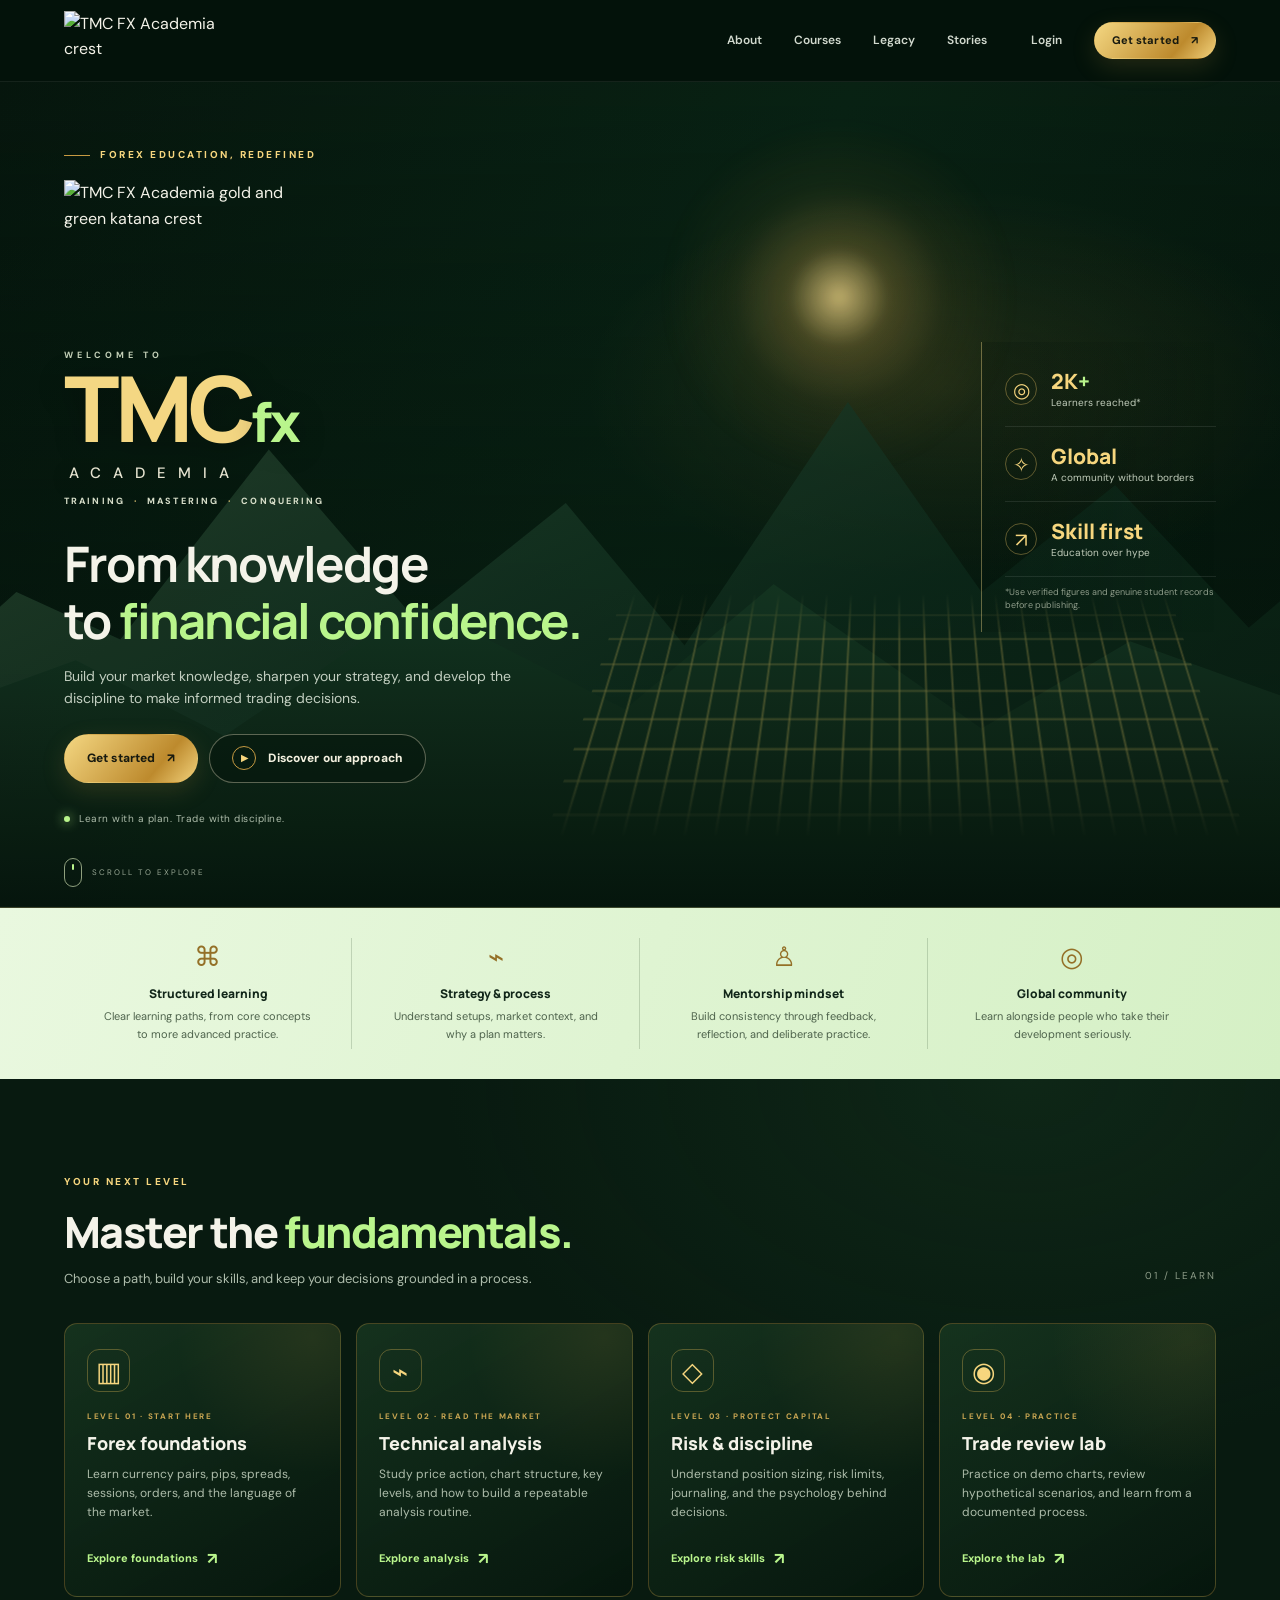
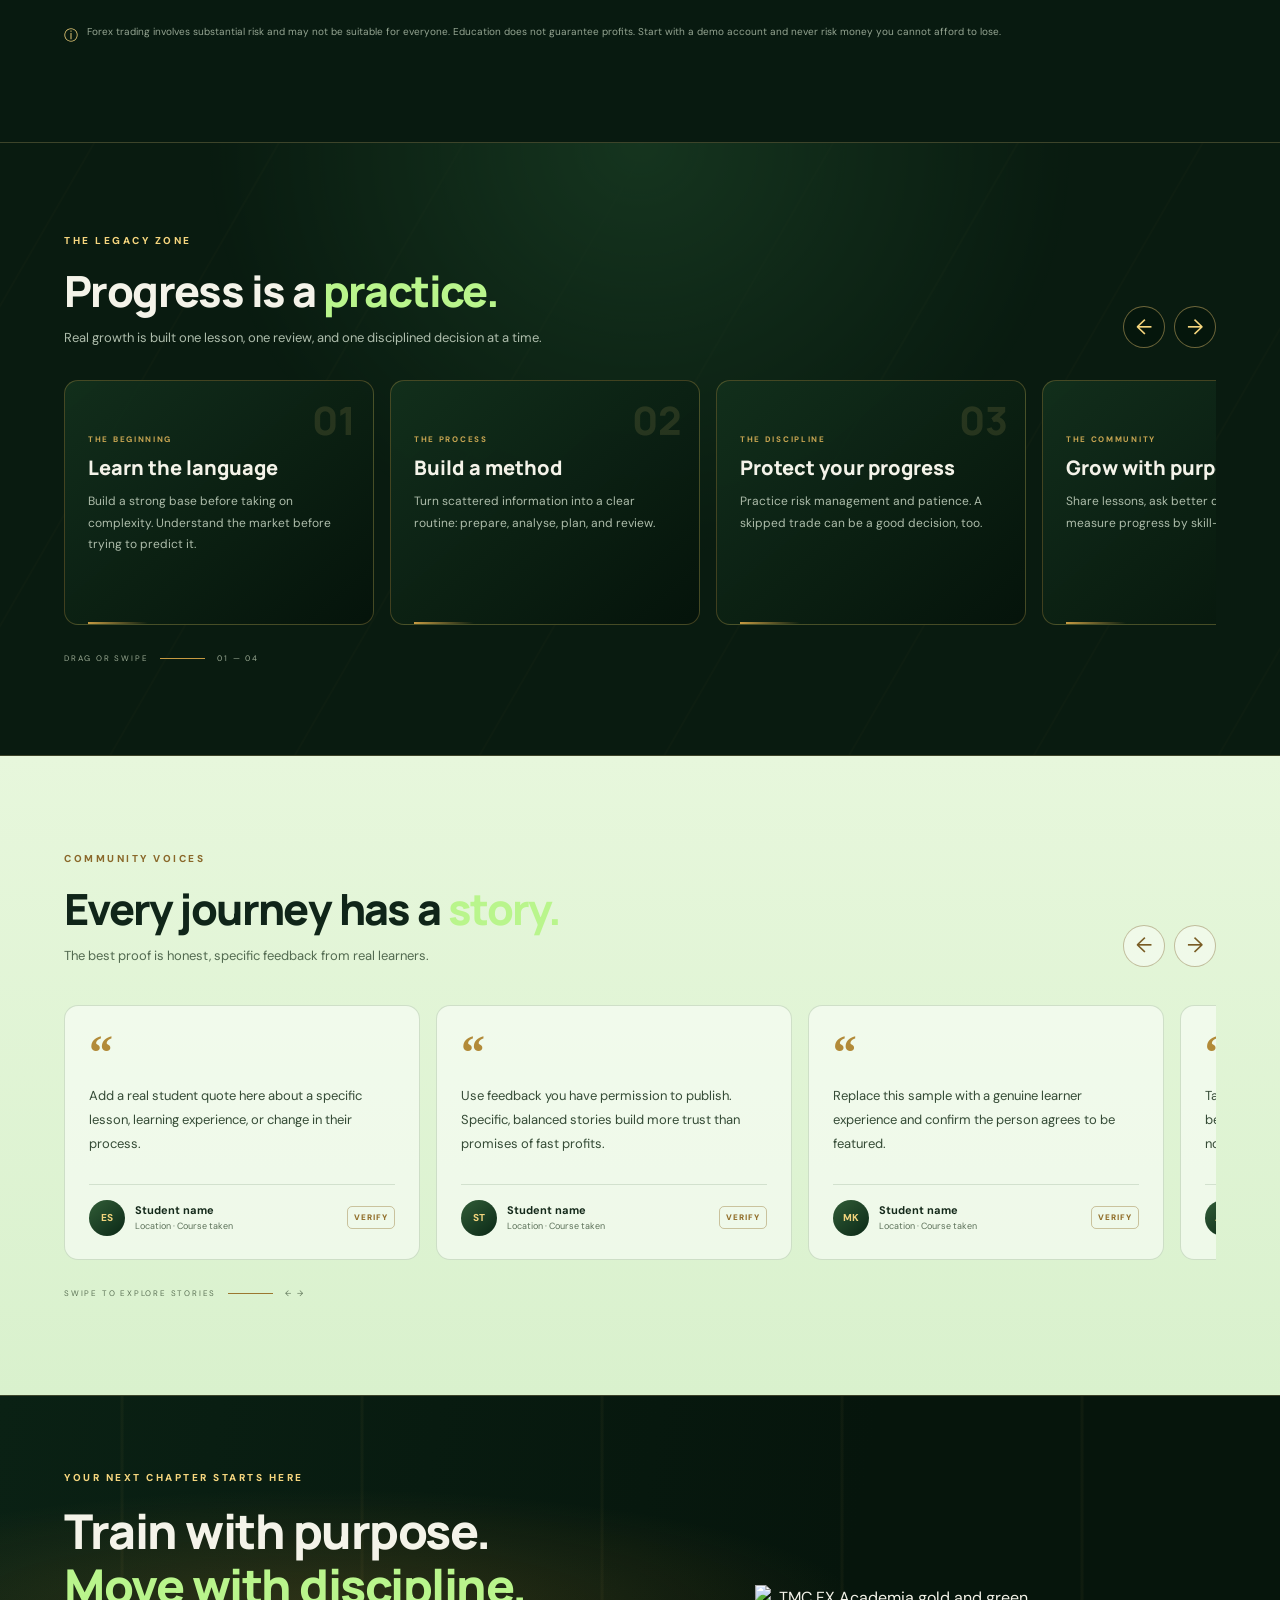
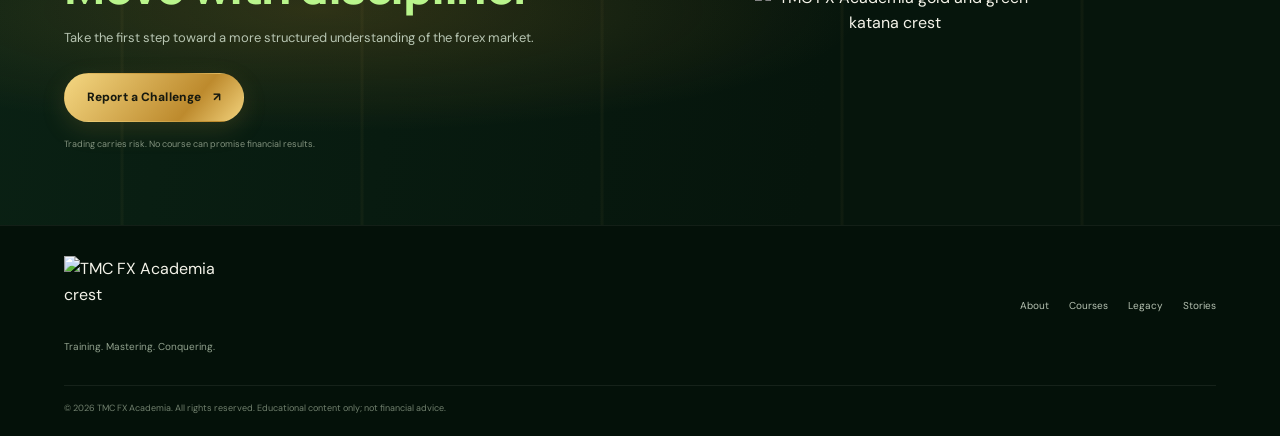
==== index.html @ 2d547a58 "Add files via upload" ====
<!doctype html>
<html lang="en">
<head>
  <meta charset="utf-8">
  <meta name="viewport" content="width=device-width, initial-scale=1">
  <meta name="theme-color" content="#07180f">
  <meta name="description" content="TMC FX Academia — Training. Mastering. Conquering. Practical forex education for traders building skill, discipline and confidence.">
  <title>TMC FX Academia — Training. Mastering. Conquering.</title>
  <link rel="preconnect" href="https://fonts.googleapis.com">
  <link rel="preconnect" href="https://fonts.gstatic.com" crossorigin>
  <link href="https://fonts.googleapis.com/css2?family=DM+Sans:wght@400;500;600;700&family=Manrope:wght@400;500;600;700;800&display=swap" rel="stylesheet">
  <link rel="stylesheet" href="styles.css">
</head>
<body>
  <a class="skip-link" href="#main">Skip to content</a>
  <header class="site-header" id="top">
    <a class="brand" href="#top" aria-label="TMC FX Academia home">
      <img class="brand-logo" src="assets/tmc-fx-academia-logo.png" alt="TMC FX Academia crest">
    </a>
    <button class="menu-toggle" type="button" aria-expanded="false" aria-controls="primary-nav" aria-label="Open navigation"><span></span><span></span><span></span></button>
    <nav class="primary-nav" id="primary-nav" aria-label="Main navigation">
      <a href="#about">About</a><a href="#courses">Courses</a><a href="#legacy">Legacy</a><a href="#testimonials">Stories</a>
      <a class="nav-login" href="login.html">Login</a><a class="button button-gold button-small" href="signup.html">Get started <span aria-hidden="true">↗</span></a>
    </nav>
  </header>

  <main id="main">
    <section class="hero" aria-labelledby="hero-title">
      <div class="hero-sky" aria-hidden="true"><div class="sun-glow"></div><div class="mountain mountain-back"></div><div class="mountain mountain-front"></div><div class="city-lights"></div></div>
      <div class="hero-grid">
        <div class="hero-copy">
          <p class="eyebrow"><span class="eyebrow-line"></span> Forex education, redefined</p>
          <div class="hero-emblem"><img class="full-brand-logo" src="assets/tmc-fx-academia-logo.png" alt="TMC FX Academia gold and green katana crest"></div>
          <p class="hero-overline">WELCOME TO</p>
          <h1 id="hero-title">TMC<span>fx</span><small>ACADEMIA</small></h1>
          <p class="motto">TRAINING <i>·</i> MASTERING <i>·</i> CONQUERING</p>
          <h2>From knowledge<br>to <span>financial confidence.</span></h2>
          <p class="hero-description">Build your market knowledge, sharpen your strategy, and develop the discipline to make informed trading decisions.</p>
          <div class="hero-actions"><a class="button button-gold" href="signup.html">Get started <span aria-hidden="true">↗</span></a><a class="button button-glass" href="#about"><span class="play-icon" aria-hidden="true">▶</span> Discover our approach</a></div>
          <div class="hero-note"><span class="note-dot"></span> Learn with a plan. Trade with discipline.</div>
        </div>
        <aside class="hero-stats" aria-label="Academy highlights">
          <div class="stat"><span class="stat-icon" aria-hidden="true">◎</span><div><strong>2K<span>+</span></strong><small>Learners reached*</small></div></div>
          <div class="stat"><span class="stat-icon" aria-hidden="true">✧</span><div><strong>Global</strong><small>A community without borders</small></div></div>
          <div class="stat"><span class="stat-icon" aria-hidden="true">↗</span><div><strong>Skill first</strong><small>Education over hype</small></div></div>
          <p class="stat-disclaimer">*Use verified figures and genuine student records before publishing.</p>
        </aside>
      </div>
      <a class="scroll-cue" href="#about"><span></span> SCROLL TO EXPLORE</a>
    </section>

    <section class="principles" id="about" aria-label="Our learning principles">
      <article class="principle"><span class="principle-icon" aria-hidden="true">⌘</span><h3>Structured learning</h3><p>Clear learning paths, from core concepts to more advanced practice.</p></article>
      <article class="principle"><span class="principle-icon" aria-hidden="true">⌁</span><h3>Strategy &amp; process</h3><p>Understand setups, market context, and why a plan matters.</p></article>
      <article class="principle"><span class="principle-icon" aria-hidden="true">♙</span><h3>Mentorship mindset</h3><p>Build consistency through feedback, reflection, and deliberate practice.</p></article>
      <article class="principle"><span class="principle-icon" aria-hidden="true">◎</span><h3>Global community</h3><p>Learn alongside people who take their development seriously.</p></article>
    </section>

    <section class="section courses-section" id="courses">
      <div class="section-heading"><div><p class="eyebrow">YOUR NEXT LEVEL</p><h2>Master the <span>fundamentals.</span></h2><p class="section-intro">Choose a path, build your skills, and keep your decisions grounded in a process.</p></div><span class="section-index">01 / LEARN</span></div>
      <div class="course-grid">
        <article class="course-card"><div class="course-symbol" aria-hidden="true">▥</div><p class="course-level">LEVEL 01 · START HERE</p><h3>Forex foundations</h3><p>Learn currency pairs, pips, spreads, sessions, orders, and the language of the market.</p><a href="#join" class="text-link">Explore foundations <span>↗</span></a></article>
        <article class="course-card"><div class="course-symbol" aria-hidden="true">⌁</div><p class="course-level">LEVEL 02 · READ THE MARKET</p><h3>Technical analysis</h3><p>Study price action, chart structure, key levels, and how to build a repeatable analysis routine.</p><a href="#join" class="text-link">Explore analysis <span>↗</span></a></article>
        <article class="course-card"><div class="course-symbol" aria-hidden="true">◇</div><p class="course-level">LEVEL 03 · PROTECT CAPITAL</p><h3>Risk &amp; discipline</h3><p>Understand position sizing, risk limits, journaling, and the psychology behind decisions.</p><a href="#join" class="text-link">Explore risk skills <span>↗</span></a></article>
        <article class="course-card"><div class="course-symbol" aria-hidden="true">◉</div><p class="course-level">LEVEL 04 · PRACTICE</p><h3>Trade review lab</h3><p>Practice on demo charts, review hypothetical scenarios, and learn from a documented process.</p><a href="#join" class="text-link">Explore the lab <span>↗</span></a></article>
      </div>
      <p class="risk-note"><span aria-hidden="true">ⓘ</span> Forex trading involves substantial risk and may not be suitable for everyone. Education does not guarantee profits. Start with a demo account and never risk money you cannot afford to lose.</p>
    </section>

    <section class="legacy-section" id="legacy">
      <div class="legacy-backdrop" aria-hidden="true"></div>
      <div class="legacy-content">
        <div class="section-heading legacy-heading"><div><p class="eyebrow">THE LEGACY ZONE</p><h2>Progress is a <span>practice.</span></h2><p class="section-intro">Real growth is built one lesson, one review, and one disciplined decision at a time.</p></div><div class="carousel-controls"><button class="icon-button" type="button" data-scroll="legacy-track" data-direction="-1" aria-label="Scroll legacy cards left">←</button><button class="icon-button" type="button" data-scroll="legacy-track" data-direction="1" aria-label="Scroll legacy cards right">→</button></div></div>
        <div class="horizontal-track legacy-track" id="legacy-track" tabindex="0" aria-label="Legacy milestones; scroll horizontally">
          <article class="legacy-card"><span class="legacy-number">01</span><p class="course-level">THE BEGINNING</p><h3>Learn the language</h3><p>Build a strong base before taking on complexity. Understand the market before trying to predict it.</p><span class="legacy-line"></span></article>
          <article class="legacy-card"><span class="legacy-number">02</span><p class="course-level">THE PROCESS</p><h3>Build a method</h3><p>Turn scattered information into a clear routine: prepare, analyse, plan, and review.</p><span class="legacy-line"></span></article>
          <article class="legacy-card"><span class="legacy-number">03</span><p class="course-level">THE DISCIPLINE</p><h3>Protect your progress</h3><p>Practice risk management and patience. A skipped trade can be a good decision, too.</p><span class="legacy-line"></span></article>
          <article class="legacy-card"><span class="legacy-number">04</span><p class="course-level">THE COMMUNITY</p><h3>Grow with purpose</h3><p>Share lessons, ask better questions, and measure progress by skill—not by hype.</p><span class="legacy-line"></span></article>
        </div>
        <div class="track-hint"><span>DRAG OR SWIPE</span><span class="hint-rule"></span><span>01 — 04</span></div>
      </div>
    </section>

    <section class="section testimonials-section" id="testimonials">
      <div class="section-heading"><div><p class="eyebrow">COMMUNITY VOICES</p><h2>Every journey has a <span>story.</span></h2><p class="section-intro">The best proof is honest, specific feedback from real learners.</p></div><div class="carousel-controls"><button class="icon-button" type="button" data-scroll="testimonial-track" data-direction="-1" aria-label="Scroll testimonials left">←</button><button class="icon-button" type="button" data-scroll="testimonial-track" data-direction="1" aria-label="Scroll testimonials right">→</button></div></div>
      <div class="horizontal-track testimonial-track" id="testimonial-track" tabindex="0" aria-label="Student testimonials; scroll horizontally">
        <article class="testimonial-card"><div class="quote-mark">“</div><p class="quote-text">Add a real student quote here about a specific lesson, learning experience, or change in their process.</p><div class="reviewer"><span class="reviewer-avatar">ES</span><div><strong>Student name</strong><small>Location · Course taken</small></div><span class="verified-label">VERIFY</span></div></article>
        <article class="testimonial-card"><div class="quote-mark">“</div><p class="quote-text">Use feedback you have permission to publish. Specific, balanced stories build more trust than promises of fast profits.</p><div class="reviewer"><span class="reviewer-avatar">ST</span><div><strong>Student name</strong><small>Location · Course taken</small></div><span class="verified-label">VERIFY</span></div></article>
        <article class="testimonial-card"><div class="quote-mark">“</div><p class="quote-text">Replace this sample with a genuine learner experience and confirm the person agrees to be featured.</p><div class="reviewer"><span class="reviewer-avatar">MK</span><div><strong>Student name</strong><small>Location · Course taken</small></div><span class="verified-label">VERIFY</span></div></article>
        <article class="testimonial-card"><div class="quote-mark">“</div><p class="quote-text">Talk about confidence in the learning process, better preparation, or improved risk awareness—not guaranteed returns.</p><div class="reviewer"><span class="reviewer-avatar">AO</span><div><strong>Student name</strong><small>Location · Course taken</small></div><span class="verified-label">VERIFY</span></div></article>
      </div>
      <div class="track-hint"><span>SWIPE TO EXPLORE STORIES</span><span class="hint-rule"></span><span>← →</span></div>
    </section>

    <section class="join-section" id="join">
      <div class="join-glow" aria-hidden="true"></div><div class="join-inner"><p class="eyebrow">YOUR NEXT CHAPTER STARTS HERE</p><h2>Train with purpose.<br><span>Move with discipline.</span></h2><p>Take the first step toward a more structured understanding of the forex market.</p><a class="button button-gold" href="mailto:kingscalesd@gmail.com?subject=TMC%20FX%20Academia%20%E2%80%94%20Report%20a%20Challenge&body=Hello%20TMC%20FX%20Academia%2C%0A%0AI%20would%20like%20to%20share%20a%20challenge%20I%27m%20facing%20with%20my%20forex%20learning.%0A%0AMy%20challenge%3A%20%0A%0AWhat%20I%20need%20help%20with%3A%20">Report a Challenge <span aria-hidden="true">↗</span></a><small>Trading carries risk. No course can promise financial results.</small></div><div class="join-seal"><img class="full-brand-logo" src="assets/tmc-fx-academia-logo.png" alt="TMC FX Academia gold and green katana crest"></div>
    </section>
  </main>

  <footer class="site-footer"><a class="brand footer-brand" href="#top" aria-label="TMC FX Academia home"><img class="brand-logo footer-logo" src="assets/tmc-fx-academia-logo.png" alt="TMC FX Academia crest"></a><p>Training. Mastering. Conquering.</p><nav aria-label="Footer navigation"><a href="#about">About</a><a href="#courses">Courses</a><a href="#legacy">Legacy</a><a href="#testimonials">Stories</a></nav><p class="footer-legal">© <span id="year"></span> TMC FX Academia. All rights reserved. Educational content only; not financial advice.</p></footer>
  <script src="script.js" defer></script>
</body>
</html>
---- styles.css ----
:root{--forest:#06170e;--forest-2:#0a2115;--forest-3:#102c1b;--green:#b9f58c;--green-soft:#e4f7d6;--gold:#c69a42;--gold-light:#f6d67e;--chrome:#cbd0c5;--ink:#f4f3e9;--muted:#b4c1b1;--line:rgba(214,190,120,.25);--max:1200px;--radius:18px;--shadow:0 24px 70px rgba(0,0,0,.25)}
*{box-sizing:border-box}html{scroll-behavior:smooth;scroll-padding-top:86px}body{margin:0;background:var(--forest);color:var(--ink);font-family:'DM Sans',sans-serif;line-height:1.6;-webkit-font-smoothing:antialiased}body.menu-open{overflow:hidden}a{color:inherit;text-decoration:none}button{font:inherit}.skip-link{position:absolute;top:-60px;left:12px;z-index:100;background:var(--green);color:#07180f;padding:10px 14px;border-radius:8px}.skip-link:focus{top:12px}:focus-visible{outline:2px solid var(--green);outline-offset:4px}.site-header{height:82px;position:sticky;top:0;z-index:50;display:flex;align-items:center;justify-content:space-between;padding:0 max(5vw,24px);background:rgba(4,18,11,.9);backdrop-filter:blur(16px);border-bottom:1px solid rgba(255,255,255,.07)}.brand{display:inline-flex;align-items:center;gap:10px;flex-shrink:0}.brand-mark{width:39px;height:38px;position:relative;display:grid;place-items:center}.brand-monogram{position:relative;z-index:2;display:grid;place-items:center;width:18px;height:18px;border:1px solid var(--gold-light);border-radius:50%;background:var(--forest);color:var(--gold-light);font:800 10px Manrope,sans-serif}.blade{position:absolute;width:36px;height:2px;top:16px;background:linear-gradient(90deg,#6e5426,#f7df9b,#cbd0c5);border-radius:4px}.blade:after{content:'';position:absolute;width:4px;height:7px;background:#d7b45e;top:-2px;right:3px}.blade-left{transform:rotate(38deg);left:-5px}.blade-right{transform:rotate(-38deg);right:-5px}.brand-word{font-family:Manrope,sans-serif;font-weight:800;font-size:23px;line-height:1;letter-spacing:-1.4px;color:var(--gold-light)}.brand-word>span{color:var(--green);font-size:.75em}.brand-word small{display:block;font-family:'DM Sans',sans-serif;font-size:8px;letter-spacing:4px;color:#e5ddc4;text-align:center;margin-top:5px}.primary-nav{display:flex;align-items:center;gap:clamp(16px,2.5vw,34px);font-size:12px;font-weight:600}.primary-nav>a:not(.button){color:#d2dacf;transition:color .2s}.primary-nav>a:not(.button):hover{color:var(--green)}.nav-login{margin-left:12px}.button{display:inline-flex;align-items:center;justify-content:center;gap:12px;min-height:49px;padding:0 22px;border-radius:999px;font-size:12px;font-weight:800;letter-spacing:.01em;transition:transform .2s,box-shadow .2s,background .2s;border:1px solid transparent;cursor:pointer}.button:hover{transform:translateY(-2px)}.button-gold{color:#17190f;background:linear-gradient(130deg,#f4d782,#bd8a2d 70%,#f2d27c);box-shadow:0 8px 25px rgba(198,154,66,.17)}.button-gold:hover{box-shadow:0 10px 30px rgba(198,154,66,.3)}.button-small{min-height:37px;padding:0 17px;font-size:11px}.button-glass{border-color:rgba(230,224,194,.38);background:rgba(4,19,11,.45);color:#f3f0df}.play-icon{display:grid;place-items:center;width:24px;height:24px;border:1px solid var(--gold);border-radius:50%;font-size:9px;color:var(--gold-light)}.menu-toggle{display:none}
.hero{position:relative;isolation:isolate;overflow:hidden;min-height:670px;background:radial-gradient(ellipse at 74% 37%,rgba(198,154,66,.17),transparent 27%),linear-gradient(112deg,#07180f 0%,#0a2516 53%,#07170e 100%);border-bottom:1px solid var(--line)}.hero-sky{position:absolute;inset:0;z-index:-1;overflow:hidden;opacity:.94;background:linear-gradient(180deg,rgba(4,16,9,.1),rgba(5,19,11,.5) 65%,#07180f 100%)}.sun-glow{position:absolute;width:370px;height:370px;right:20%;top:30px;border-radius:50%;background:radial-gradient(circle,rgba(255,224,141,.78) 0,rgba(213,165,73,.27) 19%,rgba(163,121,44,.08) 42%,transparent 68%);filter:blur(5px)}.mountain{position:absolute;inset:auto -8% 0 -8%;height:72%;clip-path:polygon(0 65%,8% 47%,15% 55%,25% 23%,35% 52%,45% 32%,53% 56%,64% 15%,73% 47%,82% 29%,91% 53%,100% 34%,100% 100%,0 100%)}.mountain-back{background:linear-gradient(155deg,#315139,#0d2a1b 58%,#081a10);opacity:.8}.mountain-front{height:46%;clip-path:polygon(0 52%,12% 35%,22% 55%,35% 20%,49% 48%,59% 15%,73% 53%,83% 30%,100% 54%,100% 100%,0 100%);background:linear-gradient(180deg,#183c26,#06150c);opacity:.95}.city-lights{position:absolute;right:6%;bottom:10%;width:48%;height:30%;opacity:.4;background:repeating-linear-gradient(90deg,transparent 0 12px,rgba(247,207,99,.6) 13px 14px,transparent 15px 27px),repeating-linear-gradient(0deg,transparent 0 16px,rgba(247,207,99,.5) 17px 18px,transparent 19px 29px);mask-image:linear-gradient(transparent,#000 25%,#000 70%,transparent);transform:perspective(260px) rotateX(15deg);filter:blur(.3px)}.hero-grid{width:min(var(--max),90%);margin:auto;display:grid;grid-template-columns:minmax(0,1fr) 235px;gap:70px;align-items:center;min-height:670px;padding:65px 0 80px}.hero-copy{max-width:700px}.eyebrow{display:flex;align-items:center;gap:10px;color:var(--gold-light);font-size:10px;font-weight:800;letter-spacing:2.5px;text-transform:uppercase;margin:0 0 17px}.eyebrow-line{width:26px;height:1px;background:var(--gold)}.hero-emblem{height:67px;display:flex;align-items:center;position:relative;width:170px;margin:10px 0 0 7px}.emblem-monogram{position:relative;z-index:2;padding:4px 7px;border:1px solid rgba(246,214,126,.8);border-radius:5px;background:rgba(7,24,15,.9);color:#f6d67e;font:800 12px Manrope,sans-serif;letter-spacing:1px;box-shadow:0 0 20px #d7b35b33}.katana{position:absolute;left:7px;top:31px;width:66px;height:3px;border-radius:5px;background:linear-gradient(90deg,#9a742d,#fff0bd,#cbd0c5);transform:rotate(34deg)}.katana:before{content:'';position:absolute;left:5px;top:-5px;width:2px;height:13px;background:#d7b65d}.katana-a{transform:rotate(34deg)}.katana-b{left:47px;transform:rotate(-34deg)}.hero-overline{margin:8px 0 0;color:#c4d0b8;font-size:9px;letter-spacing:4px;font-weight:700}.hero h1{font-family:Manrope,sans-serif;font-size:clamp(52px,7.2vw,91px);letter-spacing:-5px;line-height:.94;margin:3px 0 0;font-weight:800;text-shadow:0 5px 30px #0005;color:#f4d783}.hero h1>span{font-size:.6em;color:var(--green);letter-spacing:-2px}.hero h1 small{display:block;font-family:'DM Sans',sans-serif;font-size:15px;letter-spacing:12px;color:#e7e4d1;font-weight:500;margin:15px 0 0 5px}.motto{font-size:9px;letter-spacing:2.1px;font-weight:800;color:#d7dec9;margin:14px 0 28px}.motto i{font-style:normal;color:var(--gold-light);margin:0 5px}.hero h2{font:700 clamp(30px,4.2vw,49px)/1.16 Manrope,sans-serif;letter-spacing:-1.8px;margin:0 0 15px}.hero h2 span,.section-heading h2 span,.join-inner h2 span{color:var(--green)}.hero-description{max-width:460px;color:#c2cec0;font-size:14px;margin:0 0 24px}.hero-actions{display:flex;flex-wrap:wrap;gap:11px}.hero-note{display:flex;align-items:center;gap:9px;margin-top:28px;color:#aebdab;font-size:10px;letter-spacing:.5px}.note-dot{width:6px;height:6px;border-radius:50%;background:var(--green);box-shadow:0 0 12px var(--green)}.hero-stats{align-self:center;border-left:1px solid rgba(237,209,133,.4);padding:10px 0 10px 23px;background:linear-gradient(90deg,rgba(4,18,10,.2),transparent)}.stat{display:flex;align-items:center;gap:14px;padding:15px 0;border-bottom:1px solid rgba(255,255,255,.09)}.stat-icon{width:32px;height:32px;display:grid;place-items:center;border:1px solid rgba(216,181,94,.4);border-radius:50%;font-size:20px;color:var(--gold-light)}.stat strong{display:block;font:800 21px Manrope;color:var(--gold-light)}.stat strong span{color:var(--green)}.stat small{display:block;color:#c1cdbb;font-size:10px}.stat-disclaimer{color:#8d9b89;font-size:9px;line-height:1.5}.scroll-cue{position:absolute;bottom:20px;left:5%;display:flex;align-items:center;gap:10px;color:#98a794;font-size:8px;letter-spacing:2px}.scroll-cue span{width:18px;height:29px;border:1px solid #8fa07e;border-radius:12px;position:relative}.scroll-cue span:after{content:'';position:absolute;width:2px;height:6px;top:5px;left:7px;background:var(--green);border-radius:2px;animation:scroll 1.6s infinite}@keyframes scroll{0%{transform:translateY(0);opacity:1}100%{transform:translateY(9px);opacity:0}}
.principles{display:grid;grid-template-columns:repeat(4,1fr);background:linear-gradient(110deg,#e9f8df,#d5f0c5);color:#112619;padding:30px max(5vw,24px);gap:0}.principle{padding:5px 24px;text-align:center;border-right:1px solid rgba(33,65,32,.19)}.principle:last-child{border:0}.principle-icon{font-size:27px;line-height:1;color:#947027}.principle h3{font:800 12px Manrope;margin:12px 0 6px}.principle p{font-size:11px;color:#4e634c;max-width:220px;margin:0 auto}.section{padding:95px max(5vw,24px);max-width:1440px;margin:0 auto}.courses-section{max-width:none;background:radial-gradient(ellipse at 80% 0%,rgba(33,75,43,.25),transparent 40%),#081a10}.section-heading{display:flex;justify-content:space-between;align-items:end;gap:30px;margin-bottom:34px}.section-heading h2{font:800 clamp(29px,4vw,43px)/1.16 Manrope,sans-serif;letter-spacing:-1.6px;margin:0 0 12px}.section-intro{color:#aebdac;max-width:570px;font-size:13px;margin:0}.section-index{font-size:10px;letter-spacing:2px;color:#8d9c88;white-space:nowrap;padding-bottom:5px}.course-grid{display:grid;grid-template-columns:repeat(4,minmax(0,1fr));gap:15px}.course-card{position:relative;overflow:hidden;min-height:260px;padding:25px 22px;border:1px solid rgba(198,154,66,.32);border-radius:13px;background:linear-gradient(150deg,rgba(26,59,35,.72),rgba(6,22,13,.9));transition:transform .25s,border-color .25s,background .25s}.course-card:before{content:'';position:absolute;inset:0;pointer-events:none;background:radial-gradient(circle at 90% 5%,rgba(189,151,64,.12),transparent 38%)}.course-card:hover{transform:translateY(-5px);border-color:rgba(246,214,126,.75);background:linear-gradient(150deg,rgba(35,74,43,.9),rgba(6,22,13,.94))}.course-symbol{width:43px;height:43px;display:grid;place-items:center;border:1px solid rgba(220,181,83,.35);border-radius:12px;color:var(--gold-light);font-size:27px;margin-bottom:18px}.course-level{color:#c6a451;font-size:8px;letter-spacing:1.7px;font-weight:800;margin:0 0 8px}.course-card h3,.legacy-card h3{font:800 18px Manrope;margin:0 0 10px}.course-card>p:not(.course-level),.legacy-card>p:not(.course-level){font-size:12px;color:#adbcaa;margin:0 0 21px}.text-link{display:inline-flex;gap:9px;align-items:center;color:var(--green);font-size:11px;font-weight:800;margin-top:auto}.text-link span{font-size:16px;transition:transform .2s}.text-link:hover span{transform:translate(3px,-3px)}.risk-note{max-width:1000px;margin:27px 0 0;color:#95a592;font-size:10px;display:flex;gap:9px;align-items:flex-start}.risk-note span{color:var(--gold-light);font-size:14px}.legacy-section{position:relative;isolation:isolate;overflow:hidden;background:#091b10;border-block:1px solid var(--line)}.legacy-backdrop{position:absolute;inset:0;z-index:-1;opacity:.35;background:radial-gradient(ellipse at 50% 0%,#2d653b,transparent 48%),repeating-linear-gradient(120deg,transparent 0 80px,rgba(217,179,83,.06) 81px 82px,transparent 83px 160px)}.legacy-content{padding:90px max(5vw,24px);max-width:1440px;margin:auto}.legacy-heading{margin-bottom:28px}.carousel-controls{display:flex;gap:9px;flex-shrink:0}.icon-button{width:42px;height:42px;display:grid;place-items:center;border-radius:50%;border:1px solid rgba(219,188,108,.48);background:rgba(5,20,12,.7);color:var(--gold-light);font-size:21px;cursor:pointer;transition:background .2s,color .2s,transform .2s}.icon-button:hover{background:var(--gold-light);color:#0a1a0f;transform:translateY(-2px)}.horizontal-track{display:flex;gap:16px;overflow-x:auto;overscroll-behavior-inline:contain;scroll-snap-type:x mandatory;scroll-behavior:smooth;padding:4px 2px 17px;scrollbar-width:thin;scrollbar-color:#94752f #112619}.horizontal-track::-webkit-scrollbar{height:5px}.horizontal-track::-webkit-scrollbar-track{background:#112619;border-radius:9px}.horizontal-track::-webkit-scrollbar-thumb{background:#94752f;border-radius:9px}.legacy-card{position:relative;flex:0 0 clamp(245px,27%,310px);min-height:245px;padding:27px 23px;border:1px solid rgba(201,166,78,.3);border-radius:14px;background:linear-gradient(140deg,rgba(19,48,28,.93),rgba(5,19,11,.96));scroll-snap-align:start;overflow:hidden}.legacy-number{position:absolute;right:17px;top:12px;font:800 39px Manrope;color:rgba(234,202,119,.13)}.legacy-card .course-level{margin-top:25px}.legacy-card h3{font-size:20px}.legacy-card>p:not(.course-level){line-height:1.8}.legacy-line{position:absolute;left:23px;bottom:0;width:60px;height:2px;background:linear-gradient(90deg,var(--gold),transparent)}.track-hint{display:flex;align-items:center;gap:12px;margin-top:10px;color:#9aa993;font-size:8px;letter-spacing:1.8px}.hint-rule{width:45px;height:1px;background:var(--gold)}.testimonials-section{max-width:none;background:linear-gradient(180deg,#e7f7dc,#d9f1cd);color:#102519}.testimonials-section .eyebrow{color:#8a682a}.testimonials-section .section-intro{color:#526a50}.testimonials-section .icon-button{background:rgba(255,255,255,.45);color:#795c24;border-color:rgba(124,99,42,.4)}.testimonials-section .icon-button:hover{background:#b88b37;color:#fff}.testimonial-track{scrollbar-color:#a5853d #c7e4ba}.testimonial-track::-webkit-scrollbar-track{background:#c7e4ba}.testimonial-track::-webkit-scrollbar-thumb{background:#a5853d}.testimonial-card{flex:0 0 clamp(270px,31%,360px);min-height:255px;padding:23px 24px;background:rgba(255,255,255,.53);border:1px solid rgba(54,102,43,.18);border-radius:14px;scroll-snap-align:start;display:flex;flex-direction:column}.quote-mark{font:700 48px/1 Georgia,serif;color:#b28a38;height:42px}.quote-text{font-size:13px;line-height:1.85;color:#354b36;flex:1}.reviewer{display:flex;align-items:center;gap:10px;border-top:1px solid rgba(41,78,35,.14);padding-top:15px;margin-top:12px}.reviewer-avatar{width:36px;height:36px;display:grid;place-items:center;border-radius:50%;background:linear-gradient(140deg,#315d37,#0b2816);color:#f2d47d;font-size:10px;font-weight:800}.reviewer strong{display:block;font-size:11px;color:#14291a}.reviewer small{display:block;font-size:9px;color:#5c7159}.verified-label{margin-left:auto;color:#92702c;font-size:8px;letter-spacing:1px;font-weight:900;border:1px solid rgba(146,112,44,.4);padding:4px 6px;border-radius:5px}.testimonials-section .track-hint{color:#5d7357}.testimonials-section .hint-rule{background:#9b772f}
.join-section{position:relative;isolation:isolate;overflow:hidden;min-height:365px;padding:74px max(5vw,24px);display:flex;align-items:center;justify-content:space-between;gap:40px;background:radial-gradient(ellipse at 25% 50%,rgba(183,130,42,.22),transparent 40%),linear-gradient(100deg,#0a2114,#06150c 65%);border-top:1px solid var(--line)}.join-glow{position:absolute;z-index:-1;inset:0;background:repeating-linear-gradient(90deg,transparent 0 120px,rgba(219,180,86,.045) 121px 123px,transparent 124px 240px)}.join-inner{max-width:620px}.join-inner h2{font:800 clamp(32px,4.3vw,48px)/1.15 Manrope;letter-spacing:-1.5px;margin:0 0 15px}.join-inner>p:not(.eyebrow){max-width:490px;color:#b7c5b2;font-size:13px;margin:0 0 24px}.join-inner>small{display:block;margin-top:15px;color:#82927e;font-size:9px}.join-seal{width:250px;flex-shrink:0;text-align:center;padding:20px;border:1px solid rgba(209,171,79,.32);border-radius:50%;aspect-ratio:1;display:flex;flex-direction:column;justify-content:center;align-items:center;background:radial-gradient(circle,rgba(198,154,66,.12),rgba(7,24,14,.1) 65%)}.seal-katana{position:relative;display:block;width:64px;height:44px;margin-bottom:4px}.seal-blade{position:absolute;left:8px;top:20px;width:50px;height:3px;border-radius:3px;background:linear-gradient(90deg,#9a742d,#fff0bd,#cbd0c5)}.seal-blade:after{content:"";position:absolute;left:4px;top:-5px;width:3px;height:13px;background:#d7b65d}.seal-blade-a{transform:rotate(35deg)}.seal-blade-b{transform:rotate(-35deg)}.join-seal strong{font:800 34px Manrope;letter-spacing:-2px;color:var(--gold-light);line-height:1.1}.join-seal strong span{font-size:22px;color:var(--green)}.join-seal>small{font-size:10px;letter-spacing:5px;color:#e7e0c8;margin:5px 0 13px}.join-seal i{font-style:normal;font-size:7px;letter-spacing:1.2px;color:var(--gold-light)}.site-footer{padding:30px max(5vw,24px) 20px;display:grid;grid-template-columns:1fr auto;align-items:center;gap:18px;background:#041109;border-top:1px solid rgba(255,255,255,.06)}.footer-brand{grid-column:1}.site-footer>p:not(.footer-legal){grid-column:1;color:#91a18d;font-size:10px;margin:-7px 0 0}.site-footer nav{grid-column:2;grid-row:1/3;display:flex;gap:20px;flex-wrap:wrap;font-size:10px;color:#b5c1b1}.site-footer nav a:hover{color:var(--green)}.footer-legal{grid-column:1/-1;margin:12px 0 0;padding-top:15px;border-top:1px solid rgba(255,255,255,.07);color:#71806e;font-size:9px}
@media(min-width:1500px){.hero-grid{min-height:730px}.hero{min-height:730px}.hero-grid{padding-block:75px}}
@media(max-width:900px){.site-header{height:72px}.menu-toggle{display:flex;flex-direction:column;gap:5px;justify-content:center;align-items:center;width:42px;height:42px;border:1px solid rgba(220,188,110,.35);border-radius:50%;background:transparent;z-index:2}.menu-toggle span{width:17px;height:1.5px;background:var(--gold-light);transition:transform .2s,opacity .2s}.menu-toggle[aria-expanded="true"] span:first-child{transform:translateY(6.5px) rotate(45deg)}.menu-toggle[aria-expanded="true"] span:nth-child(2){opacity:0}.menu-toggle[aria-expanded="true"] span:last-child{transform:translateY(-6.5px) rotate(-45deg)}.primary-nav{position:fixed;inset:72px 0 auto;display:flex;align-items:stretch;flex-direction:column;gap:0;padding:15px 24px 25px;background:rgba(4,17,10,.98);border-bottom:1px solid var(--line);opacity:0;visibility:hidden;transform:translateY(-8px);transition:opacity .2s,transform .2s,visibility .2s}.primary-nav.is-open{opacity:1;visibility:visible;transform:translateY(0)}.primary-nav>a:not(.button){padding:13px 0;border-bottom:1px solid rgba(255,255,255,.06)}.nav-login{margin-left:0}.primary-nav .button{margin-top:15px}.hero-grid{grid-template-columns:1fr 190px;gap:28px;width:90%}.hero-stats{padding-left:15px}.course-grid{grid-template-columns:repeat(2,minmax(0,1fr))}.principle{padding-inline:13px}.join-seal{width:205px}.section,.legacy-content{padding-block:75px}}
@media(max-width:620px){.site-header{padding-inline:20px}.brand-word{font-size:21px}.hero{min-height:auto}.hero-grid{display:block;min-height:0;padding:57px 0 92px;width:88%}.hero-emblem{height:54px}.hero h1{font-size:clamp(55px,15vw,78px);letter-spacing:-4px}.hero h1 small{font-size:11px;letter-spacing:8px}.motto{font-size:8px;letter-spacing:1.4px;margin-bottom:25px}.hero h2{font-size:clamp(31px,8.8vw,43px)}.hero-description{font-size:13px;max-width:400px}.hero-actions{align-items:stretch;flex-direction:column;max-width:330px}.hero-actions .button{width:100%}.hero-stats{display:grid;grid-template-columns:repeat(3,1fr);gap:8px;margin-top:37px;padding:16px 0 0;border-left:0;border-top:1px solid rgba(237,209,133,.4)}.stat{display:block;border:0;padding:0}.stat-icon{width:28px;height:28px;font-size:16px;margin-bottom:7px}.stat strong{font-size:15px}.stat small{font-size:9px;line-height:1.4}.stat-disclaimer{grid-column:1/-1;margin:4px 0 0}.scroll-cue{left:6%;bottom:23px}.principles{grid-template-columns:repeat(2,1fr);padding:25px 18px;row-gap:24px}.principle{padding:5px 12px;border-right:1px solid rgba(33,65,32,.19)}.principle:nth-child(2){border-right:0}.principle:nth-child(3),.principle:nth-child(4){padding-top:17px;border-top:1px solid rgba(33,65,32,.15)}.principle p{font-size:10px}.section,.legacy-content{padding:62px 6%}.section-heading{align-items:flex-start;gap:15px;margin-bottom:25px}.section-heading h2{font-size:30px}.section-intro{font-size:12px}.section-index{display:none}.course-grid{gap:10px}.course-card{min-height:280px;padding:19px 15px}.course-symbol{width:37px;height:37px;font-size:23px;margin-bottom:14px}.course-card h3{font-size:15px}.course-card>p:not(.course-level){font-size:11px;line-height:1.7}.course-level{font-size:7px;letter-spacing:1px}.text-link{font-size:10px}.risk-note{font-size:9px;line-height:1.7}.legacy-heading{display:block}.legacy-heading .carousel-controls{margin-top:18px}.legacy-card{flex-basis:78%;min-height:235px}.testimonial-card{flex-basis:84%;min-height:260px}.testimonials-section .section-heading{display:block}.testimonials-section .carousel-controls{margin-top:18px}.join-section{padding:61px 6%;display:block}.join-inner h2{font-size:35px}.join-seal{width:180px;margin:40px auto 0}.site-footer{grid-template-columns:1fr;padding:26px 6% 18px}.site-footer nav{grid-column:1;grid-row:auto;gap:14px;margin-top:5px}.footer-legal{grid-column:1;line-height:1.7}.site-footer>p:not(.footer-legal){margin-top:-8px}}
@media(prefers-reduced-motion:reduce){*,*::before,*::after{scroll-behavior:auto!important;animation-duration:.01ms!important;animation-iteration-count:1!important;transition-duration:.01ms!important}}



/* Official prototype crest — used consistently in header, hero, join section and footer */
.brand { gap: 0; }
.brand-logo { display:block; width: auto; height: 60px; max-width: 180px; object-fit: contain; flex: 0 0 auto; }
.footer-logo { height: 72px; max-width: 190px; }
.hero-emblem { width: min(100%, 330px); margin: 4px 0 16px; display:flex; align-items:center; justify-content:flex-start; position:relative; }
.hero-emblem .full-brand-logo { display:block; width:100%; height:auto; max-height:330px; object-fit:contain; }
.join-seal { display:flex; align-items:center; justify-content:center; max-width:280px; width: min(34vw, 280px); flex:0 0 auto; margin-inline:auto; padding:0; border:0; border-radius:0; aspect-ratio:1; background:transparent; }
.join-seal .full-brand-logo { display:block; width:100%; height:auto; max-height:280px; object-fit:contain; }
@media(max-width:900px) { .brand-logo { height:54px; max-width:155px; } .footer-logo { height:66px; max-width:175px; } .hero-emblem { width:min(100%,300px); } .hero-emblem .full-brand-logo { max-height:300px; } .join-seal { width:205px; max-width:205px; } }
@media(max-width:620px) { .site-header { padding-inline:16px; } .brand-logo { height:50px; max-width:135px; } .footer-logo { height:62px; max-width:160px; } .hero-emblem { width:min(100%,260px); margin:0 auto 14px; justify-content:center; } .hero-emblem .full-brand-logo { max-height:260px; } .join-seal { width:190px; max-width:190px; margin:30px auto 0; } .join-seal .full-brand-logo { max-height:190px; } }

/* Hero crest spacing fix: keep the main prototype logo inside its own reserved area. */
.hero-emblem {
  width: min(100%, 220px);
  height: 150px;
  min-height: 150px;
  margin: 8px 0 18px;
  display: flex;
  align-items: center;
  justify-content: flex-start;
  overflow: hidden;
}
.hero-emblem .full-brand-logo {
  display: block;
  width: 100%;
  height: 100%;
  max-height: none;
  object-fit: contain;
  object-position: left center;
  flex: 0 0 auto;
}
.hero-overline { margin-top: 0; position: relative; }
@media (max-width: 900px) {
  .hero-emblem { width: min(100%, 200px); height: 135px; min-height: 135px; margin-bottom: 16px; }
}
@media (max-width: 620px) {
  .hero-emblem { width: min(100%, 175px); height: 118px; min-height: 118px; margin: 0 auto 18px; justify-content: center; }
  .hero-emblem .full-brand-logo { object-position: center; }
}
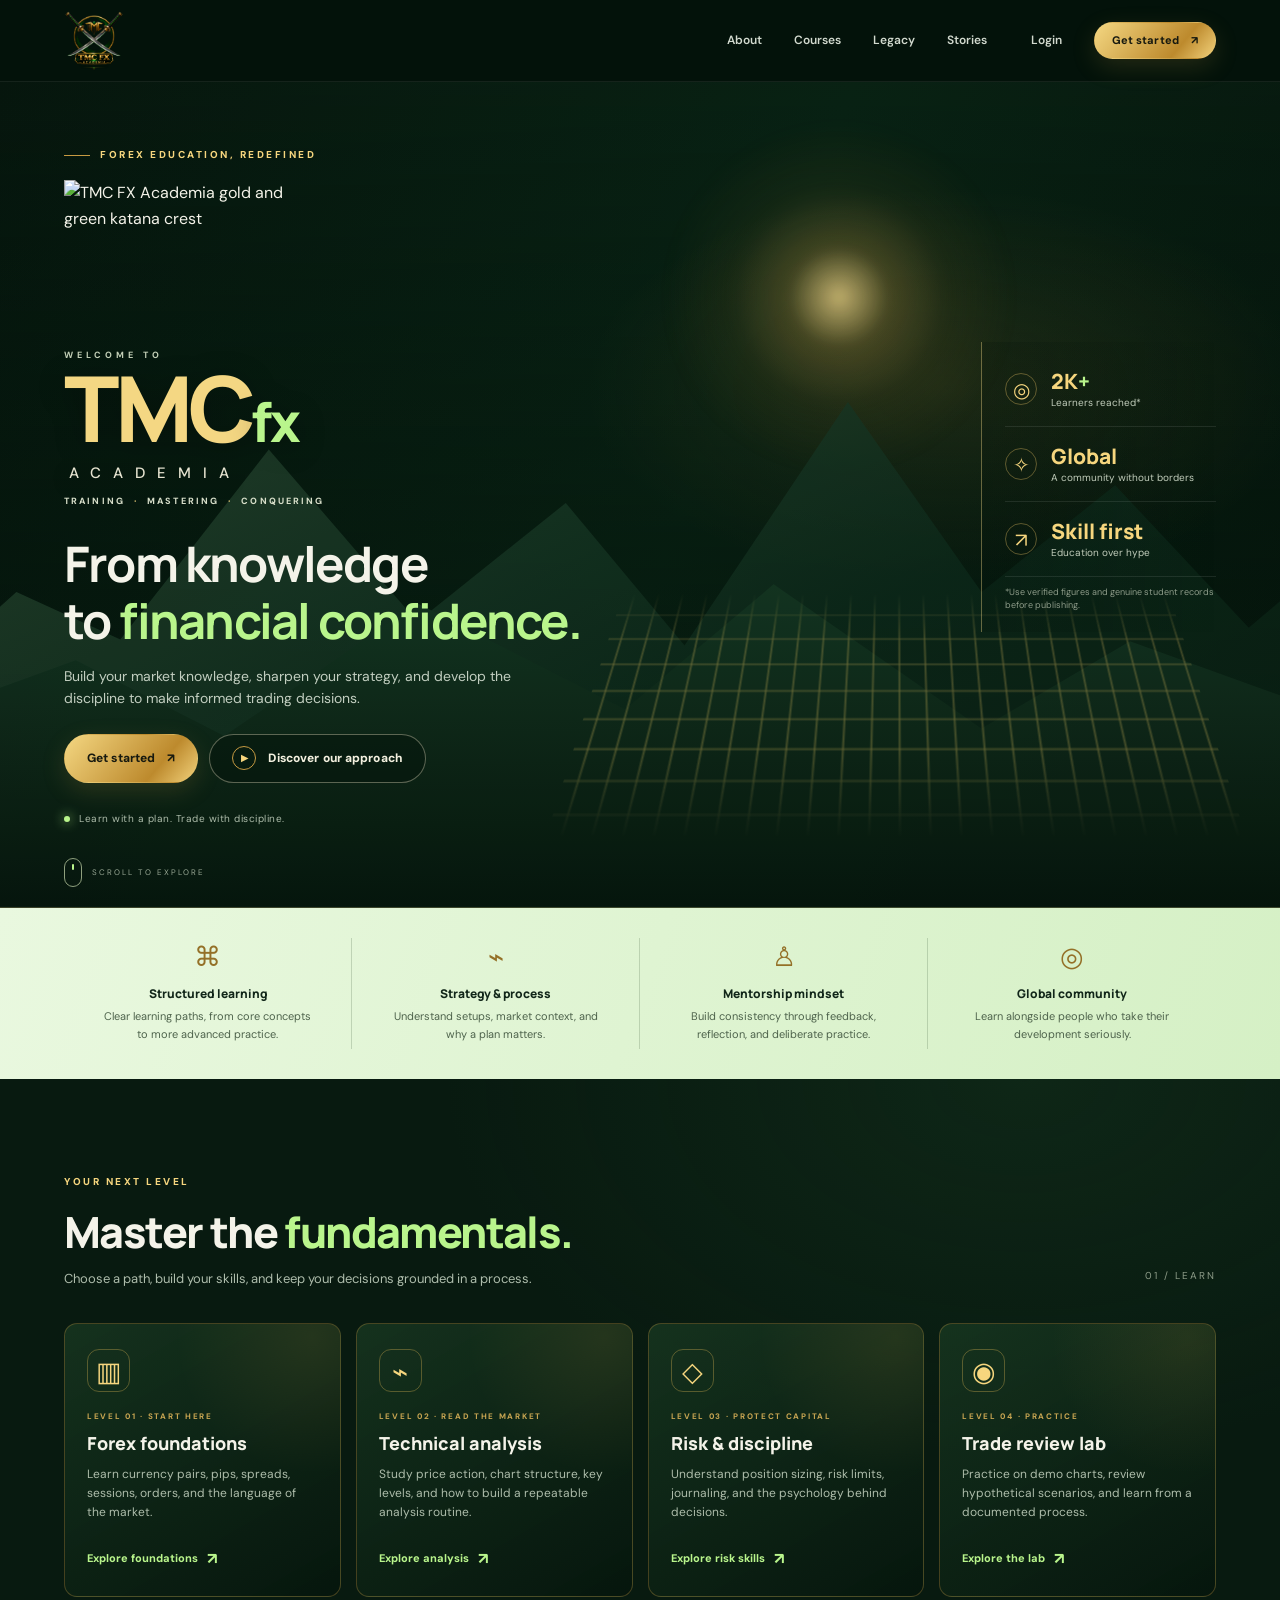
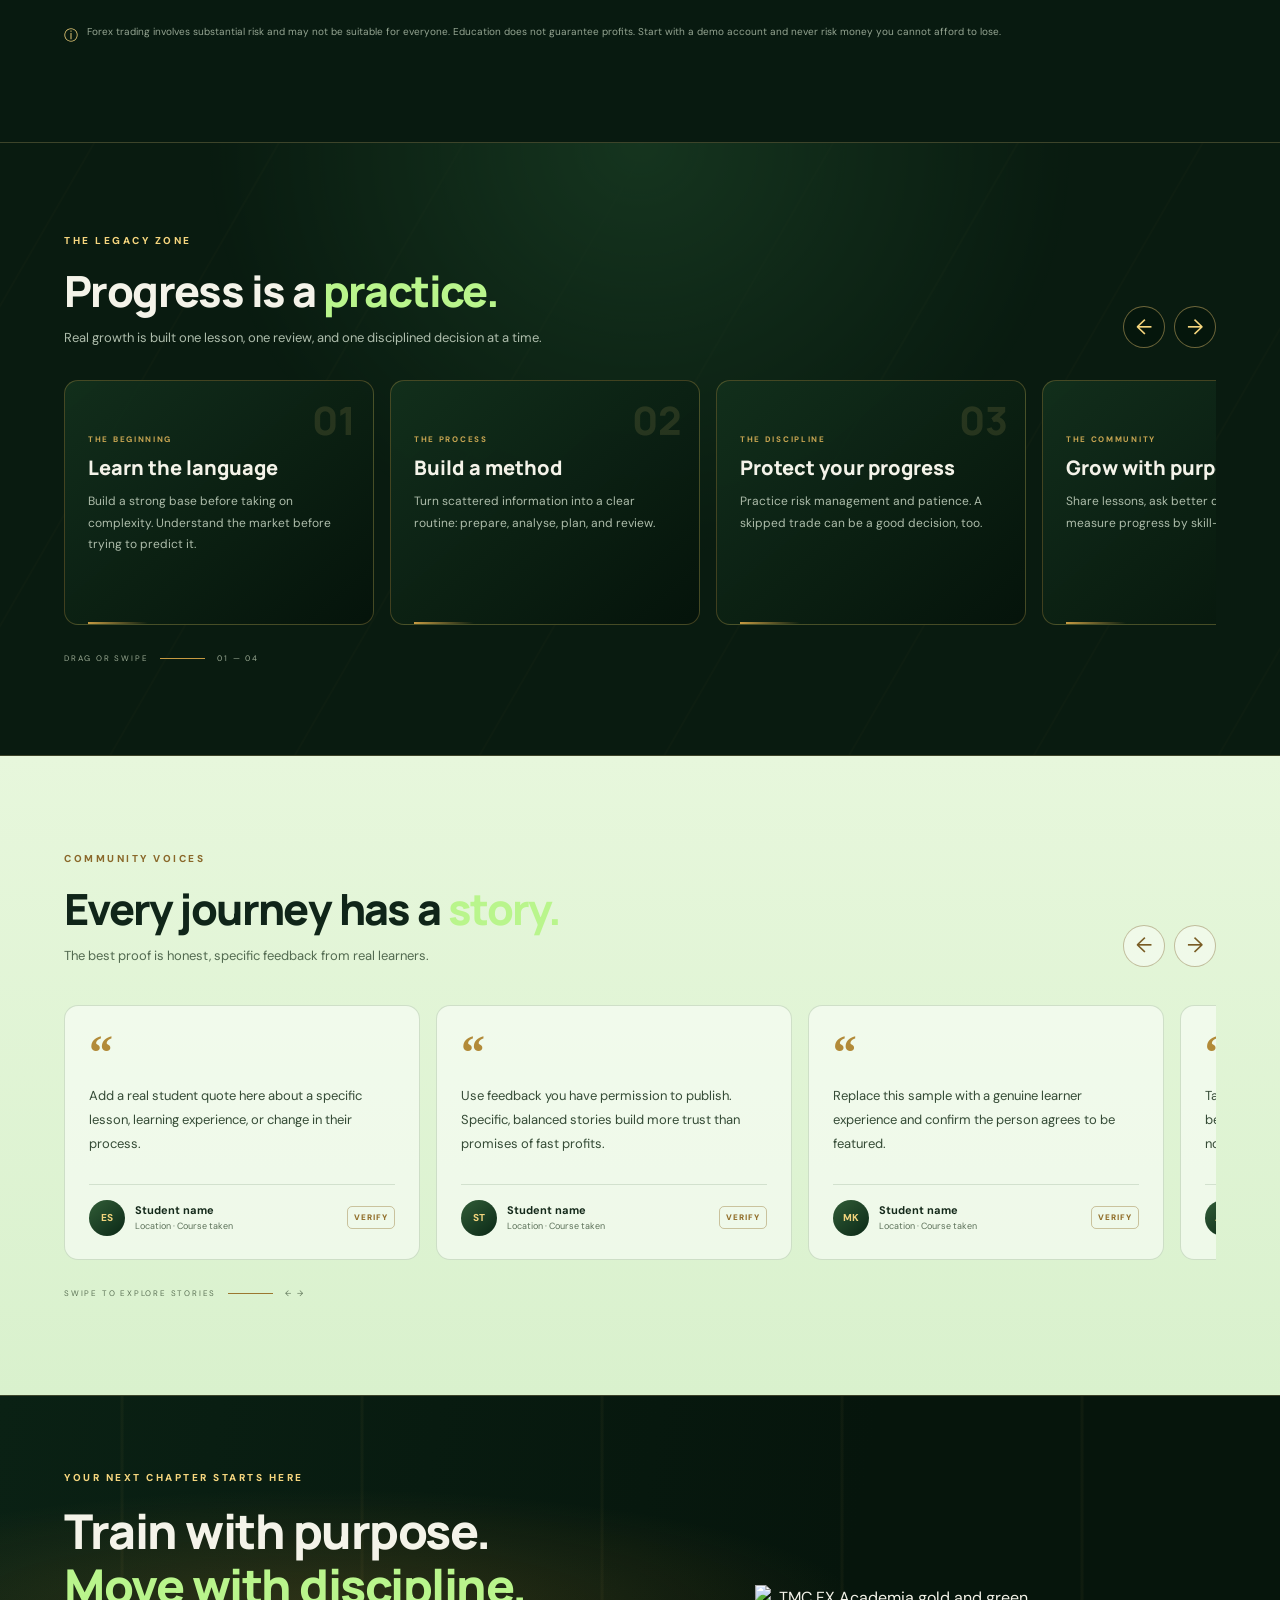
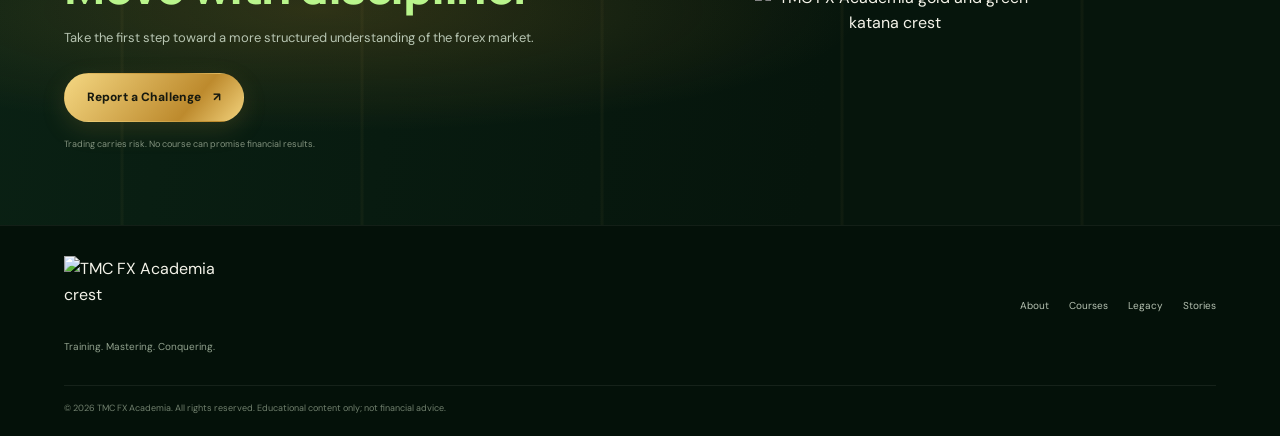
==== commit d430568b: "Update index.html" ====
--- a/index.html
+++ b/index.html
@@ -15,7 +15,7 @@
   <a class="skip-link" href="#main">Skip to content</a>
   <header class="site-header" id="top">
     <a class="brand" href="#top" aria-label="TMC FX Academia home">
-      <img class="brand-logo" src="assets/tmc-fx-academia-logo.png" alt="TMC FX Academia crest">
+      <img class="brand-logo" src="Assets/tmc-fx-academia-logo.png" alt="TMC FX Academia crest">
     </a>
     <button class="menu-toggle" type="button" aria-expanded="false" aria-controls="primary-nav" aria-label="Open navigation"><span></span><span></span><span></span></button>
     <nav class="primary-nav" id="primary-nav" aria-label="Main navigation">
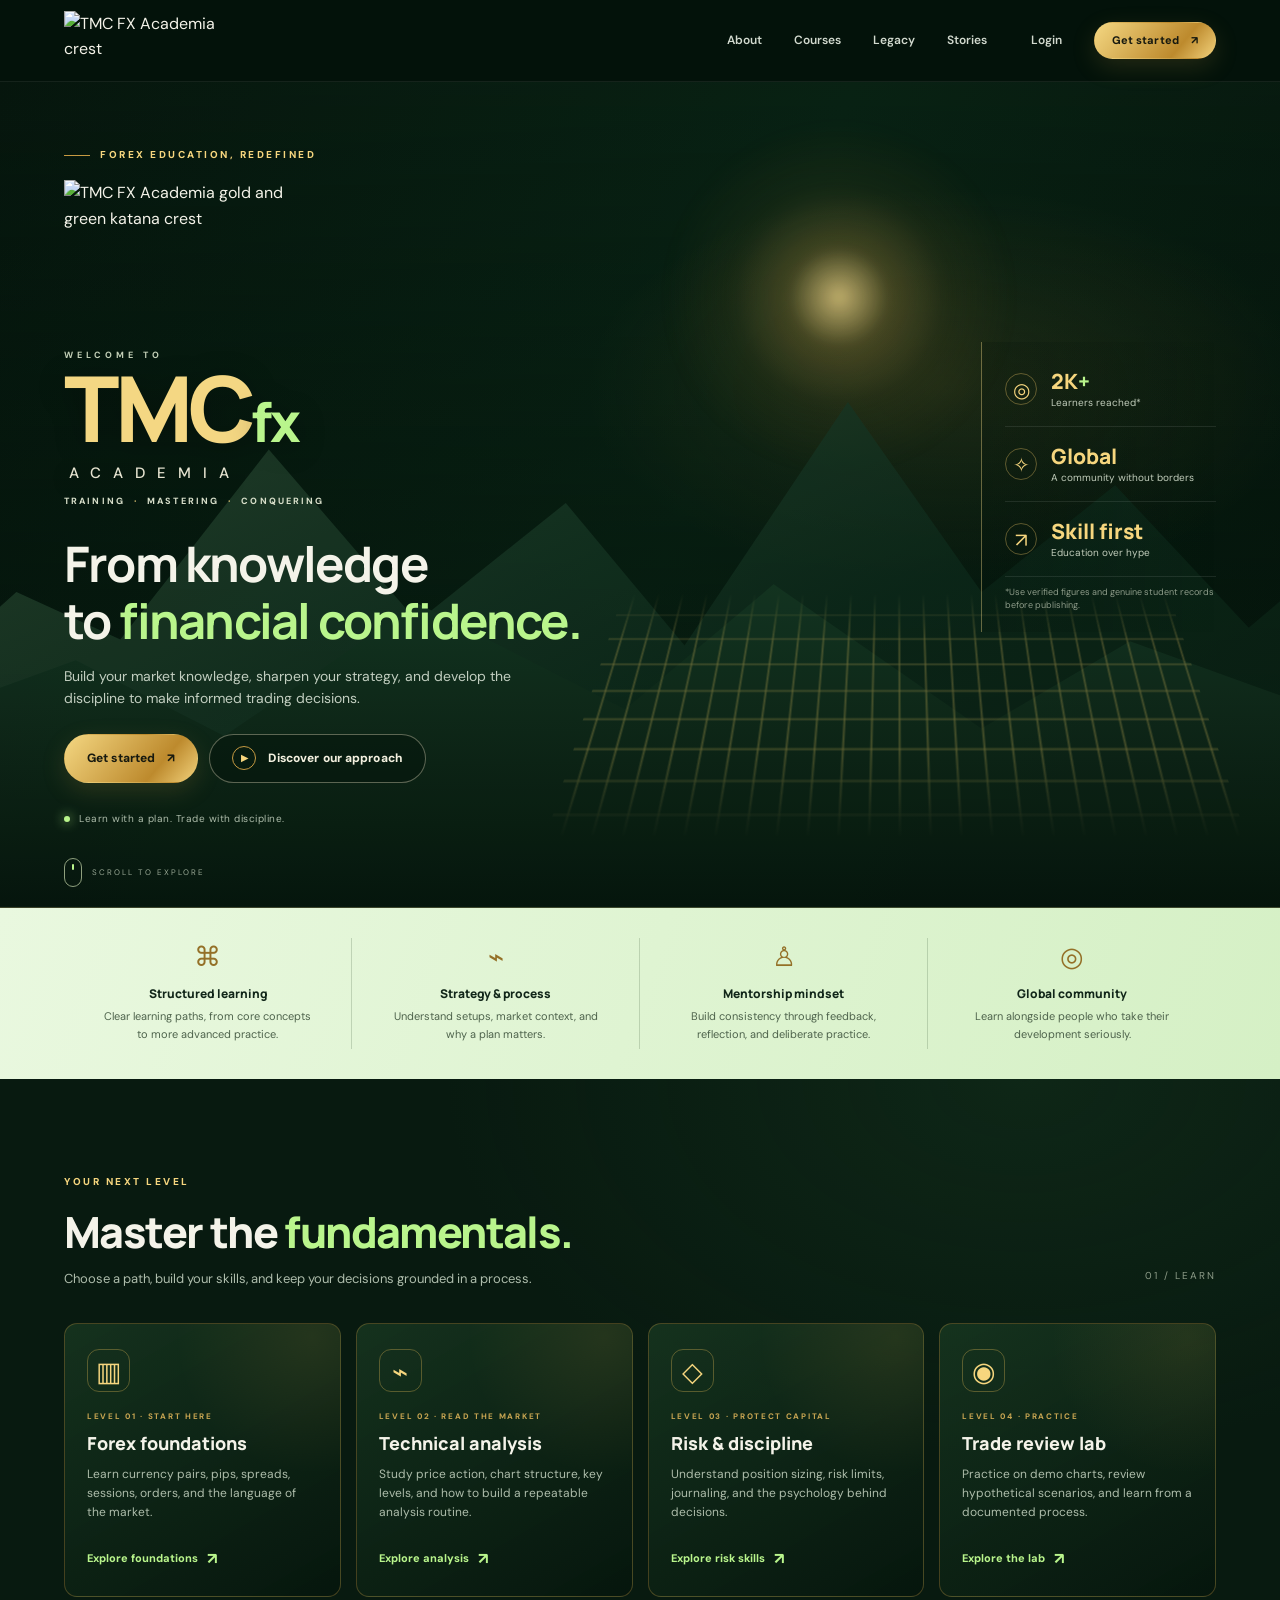
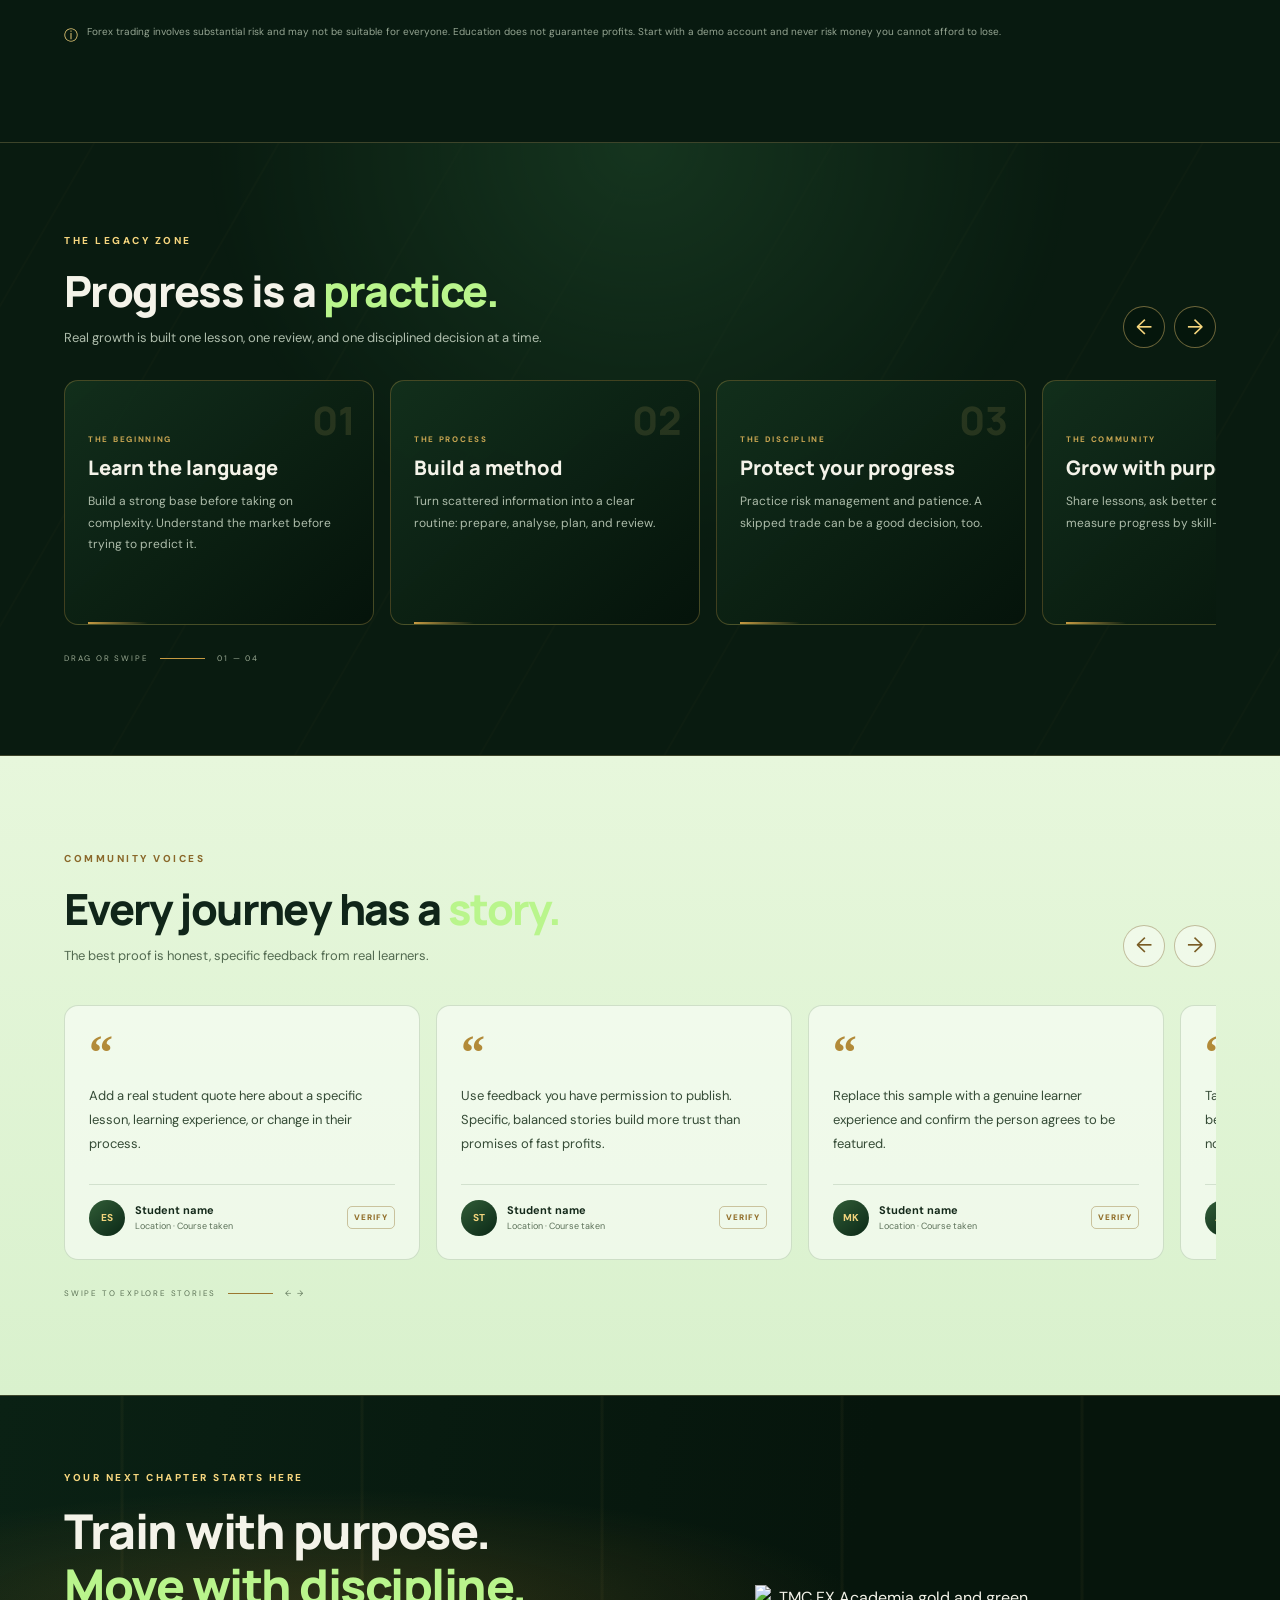
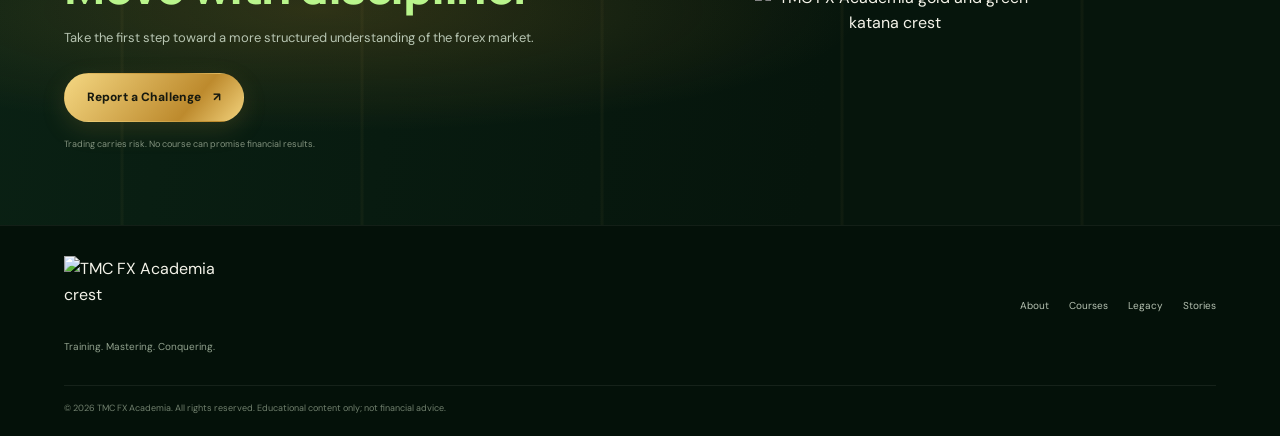
==== commit f9f27471: "Add files via upload" ====
--- a/index.html
+++ b/index.html
@@ -15,7 +15,7 @@
   <a class="skip-link" href="#main">Skip to content</a>
   <header class="site-header" id="top">
     <a class="brand" href="#top" aria-label="TMC FX Academia home">
-      <img class="brand-logo" src="Assets/tmc-fx-academia-logo.png" alt="TMC FX Academia crest">
+      <img class="brand-logo" src="assets/tmc-fx-academia-logo.png" alt="TMC FX Academia crest">
     </a>
     <button class="menu-toggle" type="button" aria-expanded="false" aria-controls="primary-nav" aria-label="Open navigation"><span></span><span></span><span></span></button>
     <nav class="primary-nav" id="primary-nav" aria-label="Main navigation">
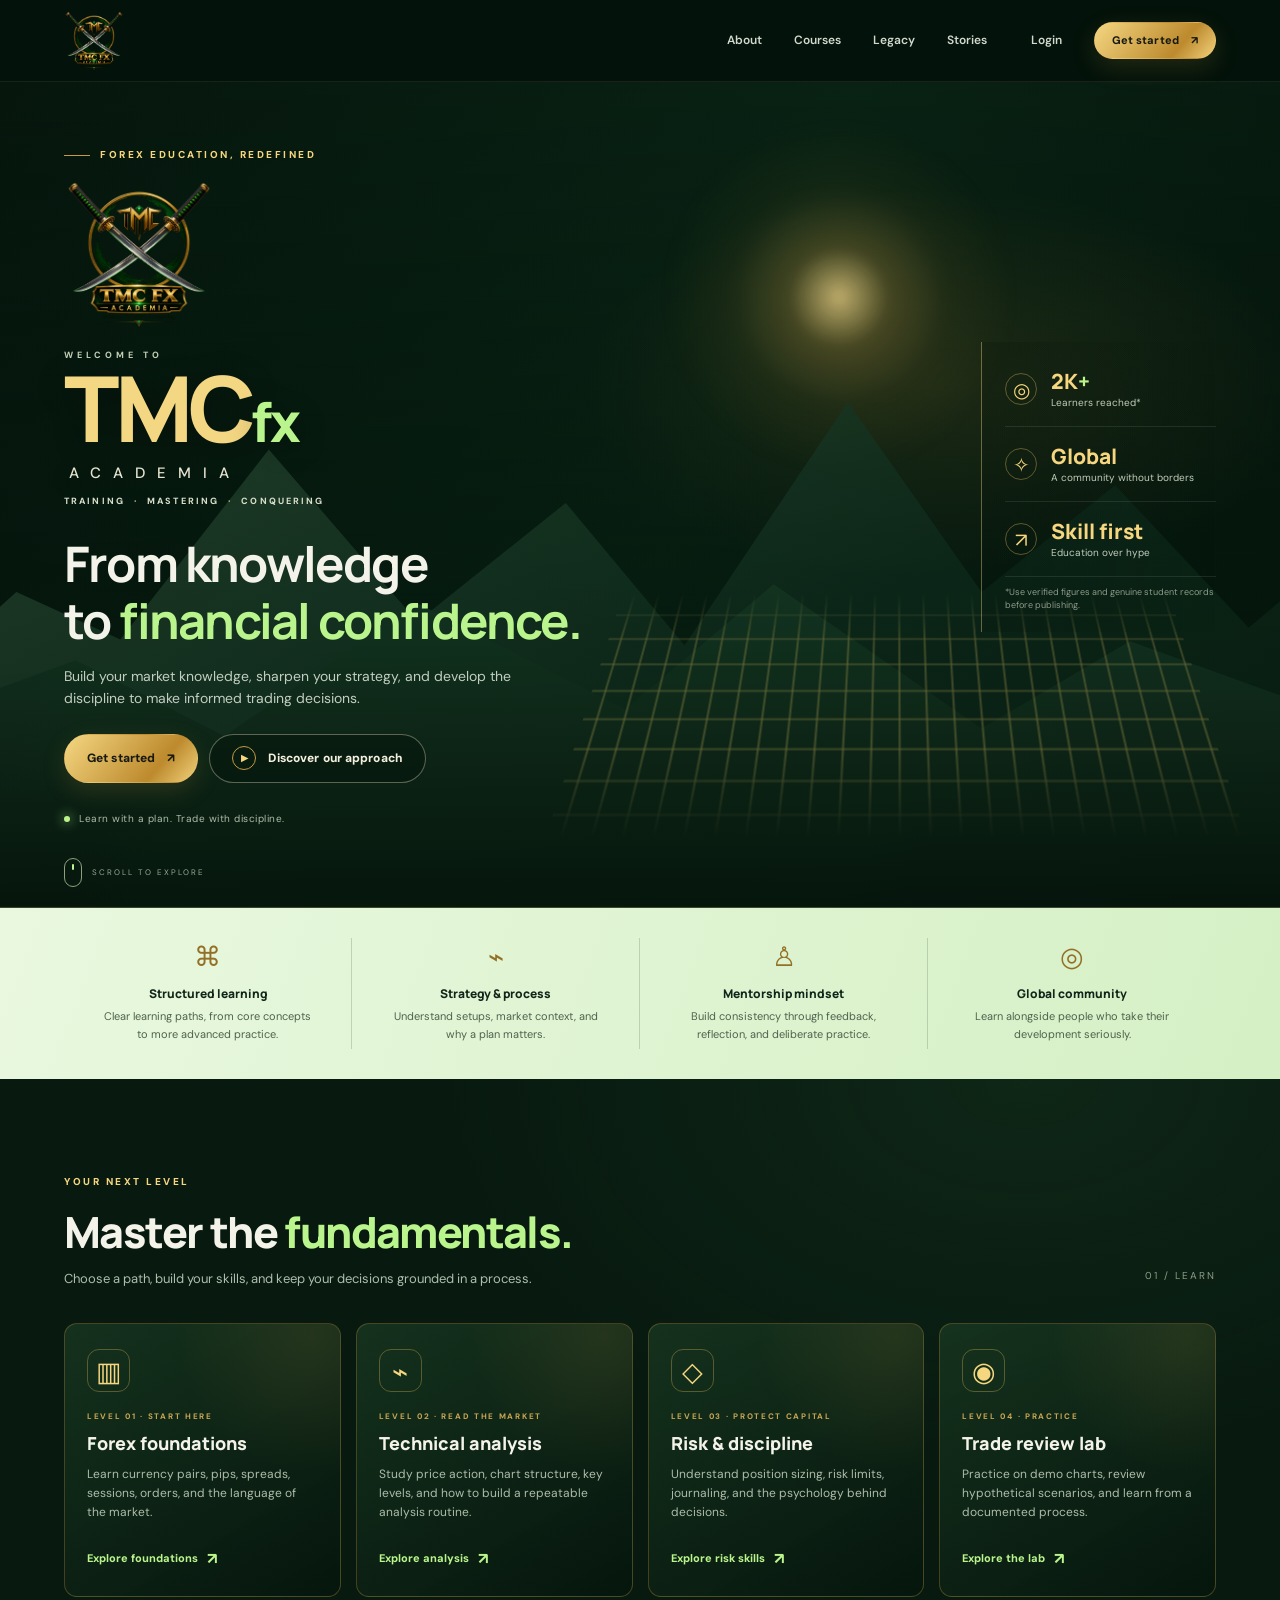
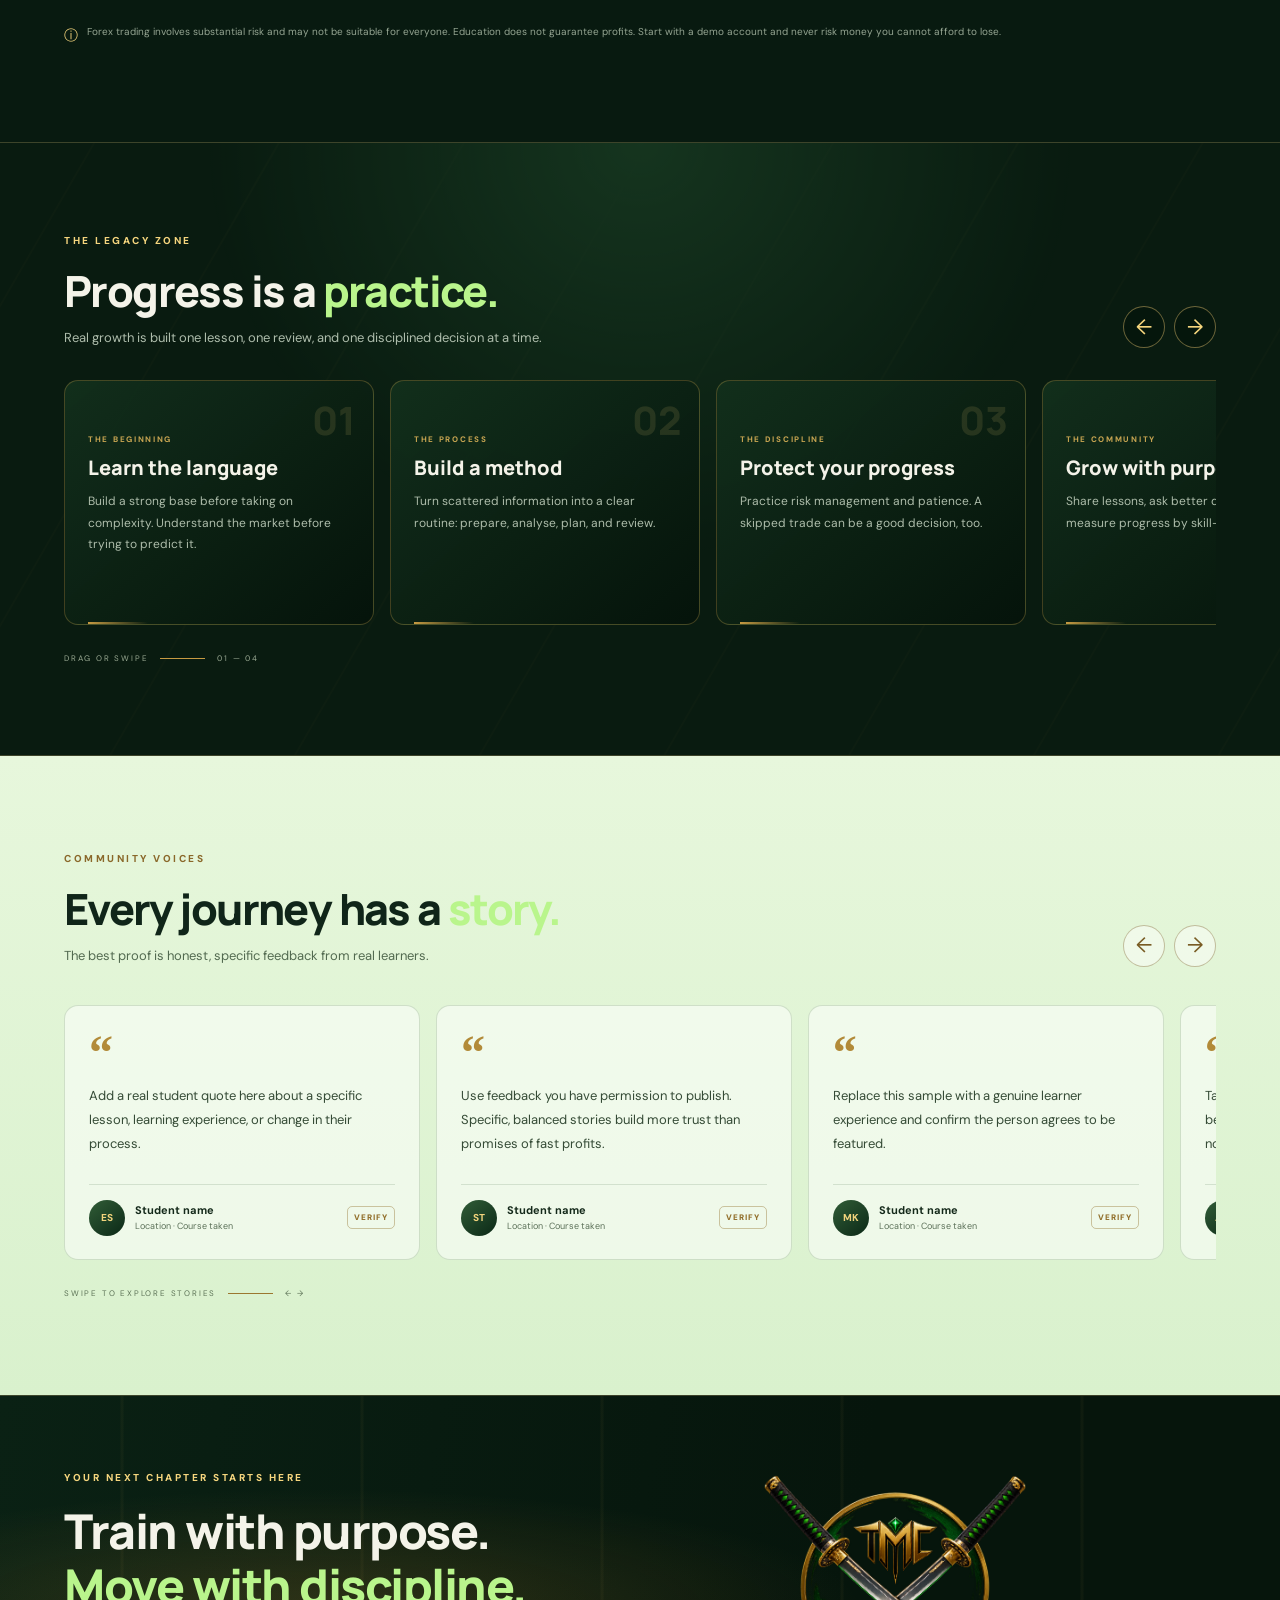
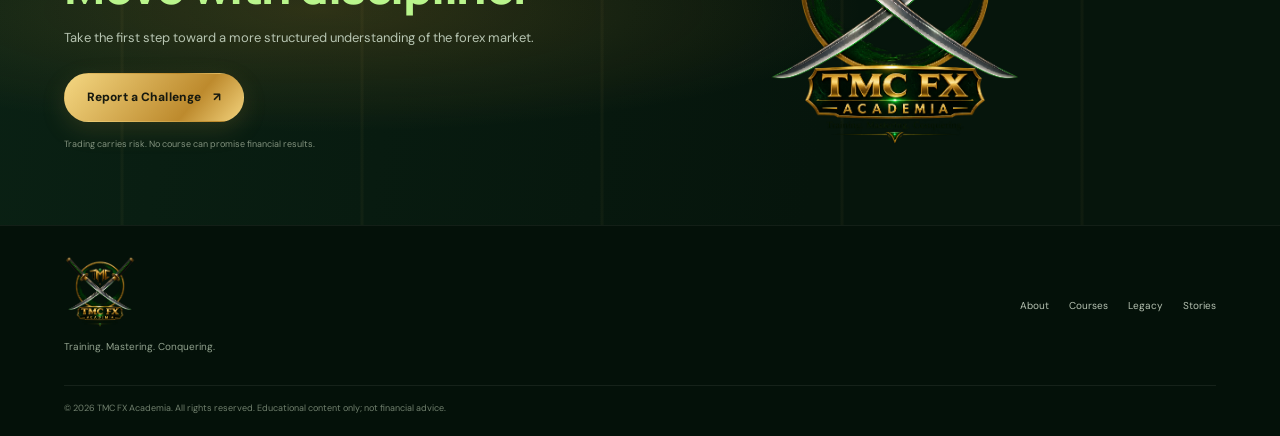
==== commit 573602a2: "X index.html" ====
--- a/index.html
+++ b/index.html
@@ -15,7 +15,7 @@
   <a class="skip-link" href="#main">Skip to content</a>
   <header class="site-header" id="top">
     <a class="brand" href="#top" aria-label="TMC FX Academia home">
-      <img class="brand-logo" src="assets/tmc-fx-academia-logo.png" alt="TMC FX Academia crest">
+      <img class="brand-logo" src="Assets/tmc-fx-academia-logo.png" alt="TMC FX Academia crest">
     </a>
     <button class="menu-toggle" type="button" aria-expanded="false" aria-controls="primary-nav" aria-label="Open navigation"><span></span><span></span><span></span></button>
     <nav class="primary-nav" id="primary-nav" aria-label="Main navigation">
@@ -30,7 +30,7 @@
       <div class="hero-grid">
         <div class="hero-copy">
           <p class="eyebrow"><span class="eyebrow-line"></span> Forex education, redefined</p>
-          <div class="hero-emblem"><img class="full-brand-logo" src="assets/tmc-fx-academia-logo.png" alt="TMC FX Academia gold and green katana crest"></div>
+          <div class="hero-emblem"><img class="full-brand-logo" src="Assets/tmc-fx-academia-logo.png" alt="TMC FX Academia gold and green katana crest"></div>
           <p class="hero-overline">WELCOME TO</p>
           <h1 id="hero-title">TMC<span>fx</span><small>ACADEMIA</small></h1>
           <p class="motto">TRAINING <i>·</i> MASTERING <i>·</i> CONQUERING</p>
@@ -93,11 +93,11 @@
     </section>
 
     <section class="join-section" id="join">
-      <div class="join-glow" aria-hidden="true"></div><div class="join-inner"><p class="eyebrow">YOUR NEXT CHAPTER STARTS HERE</p><h2>Train with purpose.<br><span>Move with discipline.</span></h2><p>Take the first step toward a more structured understanding of the forex market.</p><a class="button button-gold" href="mailto:kingscalesd@gmail.com?subject=TMC%20FX%20Academia%20%E2%80%94%20Report%20a%20Challenge&body=Hello%20TMC%20FX%20Academia%2C%0A%0AI%20would%20like%20to%20share%20a%20challenge%20I%27m%20facing%20with%20my%20forex%20learning.%0A%0AMy%20challenge%3A%20%0A%0AWhat%20I%20need%20help%20with%3A%20">Report a Challenge <span aria-hidden="true">↗</span></a><small>Trading carries risk. No course can promise financial results.</small></div><div class="join-seal"><img class="full-brand-logo" src="assets/tmc-fx-academia-logo.png" alt="TMC FX Academia gold and green katana crest"></div>
+      <div class="join-glow" aria-hidden="true"></div><div class="join-inner"><p class="eyebrow">YOUR NEXT CHAPTER STARTS HERE</p><h2>Train with purpose.<br><span>Move with discipline.</span></h2><p>Take the first step toward a more structured understanding of the forex market.</p><a class="button button-gold" href="mailto:kingscalesd@gmail.com?subject=TMC%20FX%20Academia%20%E2%80%94%20Report%20a%20Challenge&body=Hello%20TMC%20FX%20Academia%2C%0A%0AI%20would%20like%20to%20share%20a%20challenge%20I%27m%20facing%20with%20my%20forex%20learning.%0A%0AMy%20challenge%3A%20%0A%0AWhat%20I%20need%20help%20with%3A%20">Report a Challenge <span aria-hidden="true">↗</span></a><small>Trading carries risk. No course can promise financial results.</small></div><div class="join-seal"><img class="full-brand-logo" src="Assets/tmc-fx-academia-logo.png" alt="TMC FX Academia gold and green katana crest"></div>
     </section>
   </main>
 
-  <footer class="site-footer"><a class="brand footer-brand" href="#top" aria-label="TMC FX Academia home"><img class="brand-logo footer-logo" src="assets/tmc-fx-academia-logo.png" alt="TMC FX Academia crest"></a><p>Training. Mastering. Conquering.</p><nav aria-label="Footer navigation"><a href="#about">About</a><a href="#courses">Courses</a><a href="#legacy">Legacy</a><a href="#testimonials">Stories</a></nav><p class="footer-legal">© <span id="year"></span> TMC FX Academia. All rights reserved. Educational content only; not financial advice.</p></footer>
+  <footer class="site-footer"><a class="brand footer-brand" href="#top" aria-label="TMC FX Academia home"><img class="brand-logo footer-logo" src="Assets/tmc-fx-academia-logo.png" alt="TMC FX Academia crest"></a><p>Training. Mastering. Conquering.</p><nav aria-label="Footer navigation"><a href="#about">About</a><a href="#courses">Courses</a><a href="#legacy">Legacy</a><a href="#testimonials">Stories</a></nav><p class="footer-legal">© <span id="year"></span> TMC FX Academia. All rights reserved. Educational content only; not financial advice.</p></footer>
   <script src="script.js" defer></script>
 </body>
 </html>
